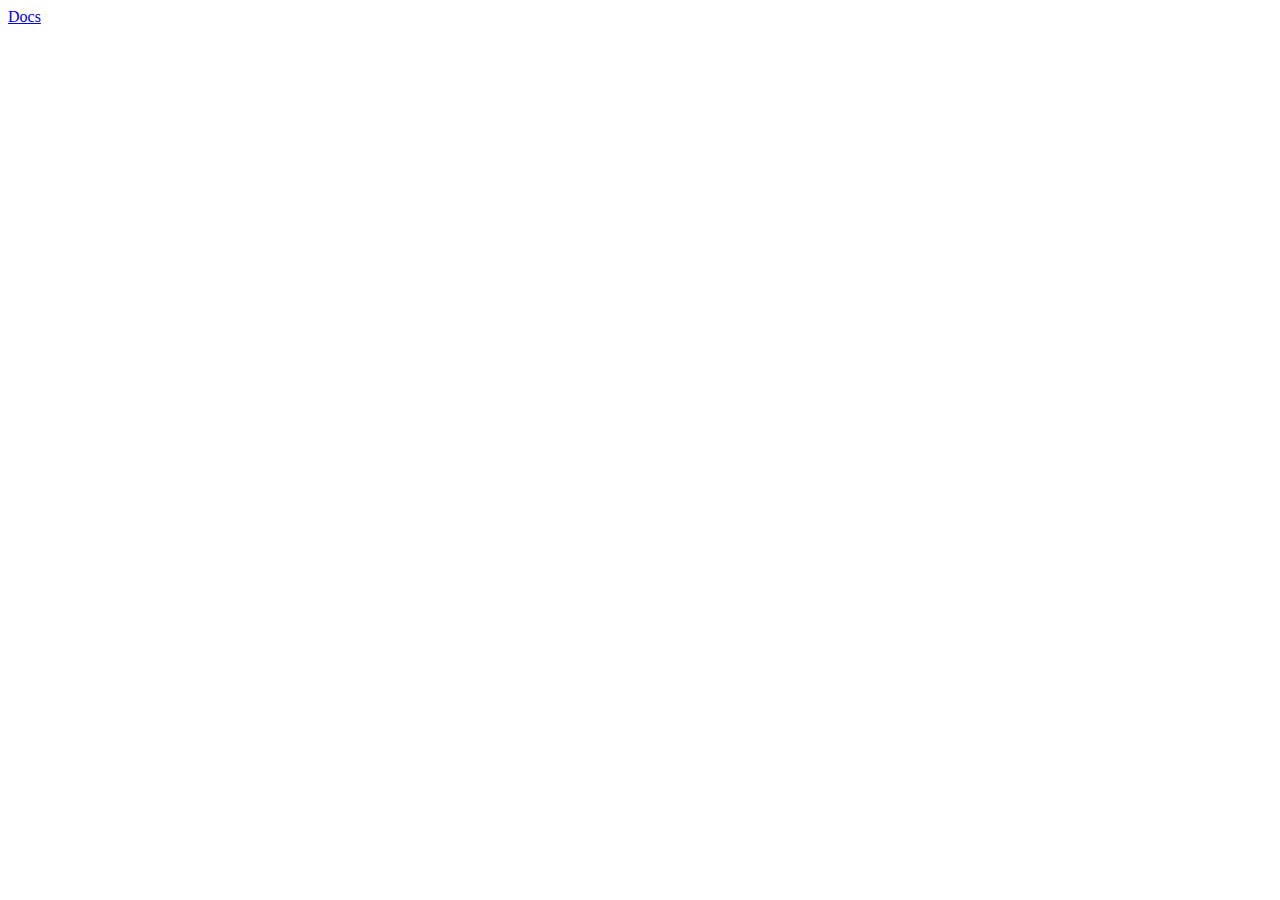
==== index.html @ 4ff8bc1a "Feat: Added avatar component" ====
<!DOCTYPE html>
<html lang="en">
<head>
    <meta charset="UTF-8">
    <meta http-equiv="X-UA-Compatible" content="IE=edge">
    <meta name="viewport" content="width=device-width, initial-scale=1.0">
    <title>Splash UI</title>
</head>
<body>
    <a href="./docs.html">Docs</a>
</body>
</html>
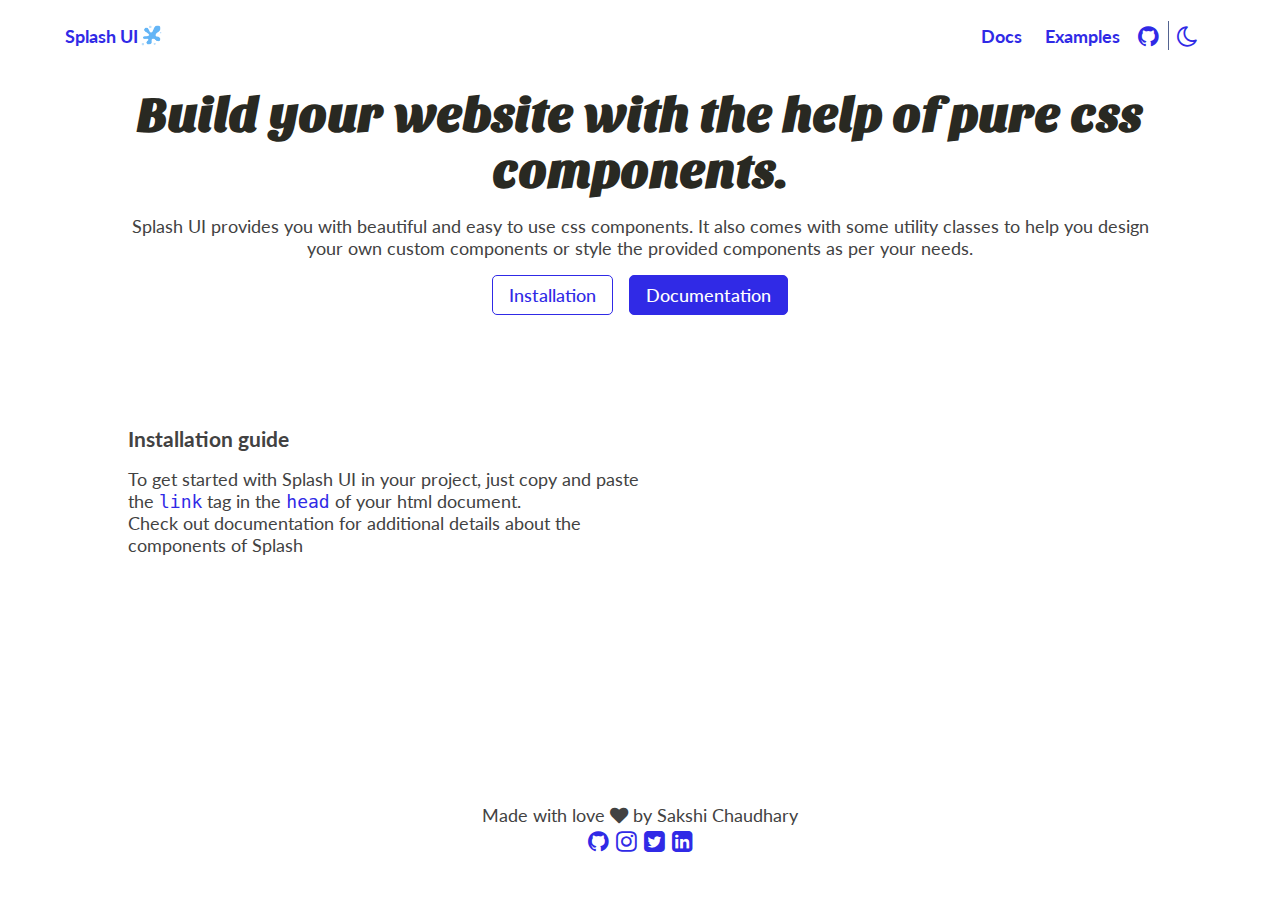
==== commit d410d2c5: "Fix: fixed positioning of footer" ====
--- a/index.html
+++ b/index.html
@@ -1,12 +1,156 @@
 <!DOCTYPE html>
 <html lang="en">
-<head>
-    <meta charset="UTF-8">
-    <meta http-equiv="X-UA-Compatible" content="IE=edge">
-    <meta name="viewport" content="width=device-width, initial-scale=1.0">
+  <head>
+    <meta charset="UTF-8" />
+    <meta http-equiv="X-UA-Compatible" content="IE=edge" />
+    <meta name="viewport" content="width=device-width, initial-scale=1.0" />
+    <link rel="stylesheet" href="./src/utilities/index.css" />
+    <link rel="stylesheet" href="index.css" />
+    <link rel="stylesheet" href="./src/components/button/button.css" />
+    <link
+      rel="stylesheet"
+      href="https://cdnjs.cloudflare.com/ajax/libs/font-awesome/4.7.0/css/font-awesome.min.css"
+    />
+    <link rel="icon" href="splash.png" type="image/icon type" />
     <title>Splash UI</title>
-</head>
-<body>
-    <a href="./docs.html">Docs</a>
-</body>
-</html>+    <script>
+      // Render blocking JS:
+      if (localStorage.theme)
+        document.documentElement.setAttribute("data-theme", localStorage.theme);
+    </script>
+  </head>
+  <body>
+    <header class="header-wrapper flex">
+      <div class="header-logo">
+        <a href="index.html">Splash UI</a>
+        <img src="./splash.png" class="icon" />
+      </div>
+      <nav class="header-nav">
+        <ul class="header-nav-list">
+          <li class="no-bullets-li inline-block">
+            <a href="docs.html">Docs</a>
+          </li>
+          <li class="no-bullets-li inline-block">
+            <a href="examples.html">Examples</a>
+          </li>
+        </ul>
+        <a
+          class="fs-30"
+          href="https://github.com/scjuly19/splash-ui"
+          target="_blank"
+          rel="noopener noreferrer"
+        >
+          <i class="fa fa-github" aria-hidden="true"></i>
+        </a>
+        <a
+          class="toggle-mode-btn borderless-btn fs-30"
+          id="toggle-mode"
+          type="button"
+        >
+          <i class="fa fa-moon-o" aria-hidden="true"></i>
+        </a>
+        <a class="nav-dots fs-30 hide" id="toggle-menu">
+          <i class="fa fa-ellipsis-v" aria-hidden="true"></i>
+        </a>
+      </nav>
+    </header>
+    <div class="nav-dots-menu hide" id="nav-dots-menu">
+      <ul class="nav-dots-menu-list">
+        <li class="no-bullets-li"><a href="docs.html">Docs</a></li>
+        <li class="no-bullets-li"><a href="examples.html">Examples</a></li>
+      </ul>
+    </div>
+    <main>
+      <div class="main-container">
+        <section>
+          <h1 class="text-center">
+            Build your website with the help of pure css components.
+          </h1>
+          <p class="text-center mt-16">
+            Splash UI provides you with beautiful and easy to use css
+            components. It also comes with some utility classes to help you
+            design your own custom components or style the provided components
+            as per your needs.
+          </p>
+
+          <div class="flex-center mt-16">
+            <a class="btn outline-btn" href="#installation-guide"
+              >Installation</a
+            >
+            <a class="btn primary-btn ml-16" href="docs.html">Documentation </a>
+          </div>
+        </section>
+
+        <section
+          class="mt-64 guide-wrapper"
+          id="installation-guide"
+          
+        >
+          <div>
+            <h3 >Installation guide</h3>
+            <p class="mt-16">
+              To get started with Splash UI in your project, just copy and paste the
+              <code class="code">link</code> tag in the <code class="code">head</code> of your html document.
+              <p>Check out documentation for additional details about the components of Splash</p>
+              
+            </p>
+          </div>
+            <div class="flex-center" style="flex-direction: column; padding: 0">
+            
+              <iframe
+  src="https://carbon.now.sh/embed/TCbC0xgOlFuffrlUVJZh"
+  style="width: 100%; height: 223px; border:0; transform: scale(1); overflow:hidden;"
+  sandbox="allow-scripts allow-same-origin">
+</iframe>
+              
+          </div>
+        </section>
+      </div>
+    </main>
+    <footer class="footer mt-64 b-5 absolute">
+      <div class="flex-center text-center">
+        <span>
+          Made with love <i class="fa fa-heart" aria-hidden="true"></i> by
+          Sakshi Chaudhary</span
+        >
+      </div>
+      <div class="flex-center">
+        <ul>
+          <li class="inline-block no-bullets-li">
+            <a
+              class="fs-30"
+              href="https://github.com/scjuly19"
+              target="_blank"
+              rel="noopener noreferrer"
+              ><i class="fa fa-github" aria-hidden="true"></i
+            ></a>
+          </li>
+          <li class="inline-block no-bullets-li">
+            <a
+              class="fs-30"
+              href="https://www.instagram.com/sakshi.codes"
+              target="_blank"
+              rel="noopener noreferrer"
+              ><i class="fa fa-instagram" aria-hidden="true"></i>
+            </a>
+          </li>
+          <li class="inline-block no-bullets-li">
+            <a
+              class="fs-30"
+              href="https://www.twitter.com/scjuly19"
+              target="_blank"
+              rel="noopener noreferrer"
+              ><i class="fa fa-twitter-square" aria-hidden="true"></i>
+            </a>
+          </li>
+          <li class="inline-block no-bullets-li">
+            <a class="fs-30" href="https://www.linkedin.com/in/scjuly19"
+              ><i class="fa fa-linkedin-square" aria-hidden="true"></i>
+            </a>
+          </li>
+        </ul>
+      </div>
+    </footer>
+    <script src="index.js"></script>
+  </body>
+</html>
--- a/src/utilities/index.css
+++ b/src/utilities/index.css
@@ -0,0 +1,7 @@
+@import url('./display.css');
+@import url('./text.css');
+@import url('./miscellaneous.css');
+@import url('./margins.css');
+@import url('./positions.css');
+@import url('./padding.css');
+@import url('./border.css');--- a/index.css
+++ b/index.css
@@ -0,0 +1,156 @@
+@import url(https://fonts.googleapis.com/css?family=Lato:400,400italic,700|Sansita+One);
+:root {
+  --primary-color: #302ae6;
+  --secondary-color: #536390;
+  --font-color: #424242;
+  --bg-color: #fff;
+  --heading-color: #292922;
+  --nav-bg: #f3f3f4;
+  --example-border: #e6e6e6;
+}
+[data-theme="dark"] {
+  --primary-color: #9a97f3;
+  --secondary-color: #818cab;
+  --font-color: #e1e1ff;
+  --bg-color: #161625;
+  --heading-color: #818cab;
+  --nav-bg: #161625;
+  --example-border: #424242;
+}
+html {
+  font-size: 100%;
+  scroll-behavior: smooth;
+}
+* {
+  box-sizing: border-box;
+  margin: 0;
+  padding: 0;
+}
+/* || General styles*/
+body {
+  font-family: "Lato", sans-serif;
+  background-color: var(--bg-color);
+  color: var(--font-color);
+  max-width: 90%;
+  margin: 0 auto;
+  font-size: calc(1rem + 0.25vh);
+  overflow-x: hidden;
+}
+
+a {
+  color: var(--primary-color);
+  text-decoration: none;
+  font-weight: bold;
+  border: 1px solid transparent;
+}
+
+h1 {
+  color: var(--heading-color);
+  font-family: "Sansita One", serif;
+  font-size: 3rem;
+}
+
+p {
+  font-size: 1.125rem;
+}
+h2 {
+  font-size: 2rem;
+}
+/* || Sitewide*/
+.header-wrapper {
+  align-items: center;
+  flex-wrap: wrap;
+  padding: 10px 0px;
+  position: sticky;
+  top: 0;
+  right: 0;
+  left: 0;
+  z-index: 3;
+  background-color: var(--bg-color);
+  display: flex;
+}
+.header-logo {
+  flex-grow: 1;
+  align-items: center;
+  display: flex;
+}
+.header-nav a {
+  padding: 0px 8px;
+}
+.header-nav {
+  display: flex;
+  align-items: center;
+  padding: 10px;
+}
+.toggle-mode-btn {
+  color: var(--primary-color);
+  cursor: pointer;
+  padding: 0px 8px;
+  background-color: transparent;
+  border-left: 1px solid;
+  border-color: var(--secondary-color);
+}
+
+.nav-dots-menu {
+  background: var(--bg-color);
+  padding: 20px 10px;
+}
+.nav-dots-menu-list li {
+  border: 1px solid;
+  border-color: var(--primary-color);
+  padding: 20px;
+  margin-top: 10px;
+  border-radius: 10px;
+}
+.icon {
+  height: 25px;
+  width: 25px;
+}
+
+.main-container {
+  max-width: 64rem;
+  margin-left: auto;
+  margin-right: auto;
+  padding-top: 1rem;
+}
+.get-started-btn {
+  background-color: var(--bg-color);
+  padding: 10px 20px;
+  border: 1px solid;
+  border-radius: 10px;
+}
+
+.bottom-border {
+  border-bottom: 1px solid;
+  border-color: var(--secondary-color);
+}
+.code {
+  color: var(--primary-color);
+}
+.guide-wrapper {
+  display: grid;
+  align-items: center;
+  grid-template-columns: 1fr 1fr;
+}
+/* ||Web Specific styles*/
+@media only screen and (max-width: 768px) {
+  .header-nav-list,
+  .side-nav-container {
+    display: none;
+  }
+  .nav-dots,
+  .hamburger-menu-btn {
+    display: block;
+  }
+
+  h1 {
+    font-size: 2.25rem;
+  }
+
+  h2 {
+    font-size: 2.25rem;
+  }
+  .guide-wrapper {
+    grid-template-columns: 1fr;
+  }
+}
--- a/src/components/button/button.css
+++ b/src/components/button/button.css
@@ -0,0 +1,50 @@
+:root {
+  --primary: #302ae6;
+}
+.btn {
+  display: flex;
+  align-items: center;
+  justify-content: center;
+  padding: 0.5rem 1rem;
+  border-radius: 5px;
+  font-weight: 500;
+  cursor: pointer;
+}
+.primary-btn {
+  color: white;
+  border: 1px solid;
+  border-color: var(--primary);
+  background-color: var(--primary);
+}
+.outline-btn {
+  color: var(--primary);
+  border: 1px solid;
+  border-color: var(--primary);
+  background-color: white;
+}
+.link-btn {
+  color: var(--primary);
+  text-decoration: underline;
+  background: none;
+}
+.icon-btn {
+  color: var(--primary);
+  background: none;
+}
+.floating-btn {
+  height: 15px;
+  width: 15px;
+  border-radius: 50%;
+  background: var(--primary);
+  padding: 1rem;
+  text-align: center;
+  color: white;
+}
+.no-border {
+  border: none;
+  outline: none;
+}
+.outline-btn:hover {
+  background-color: var(--primary);
+  color: white;
+}
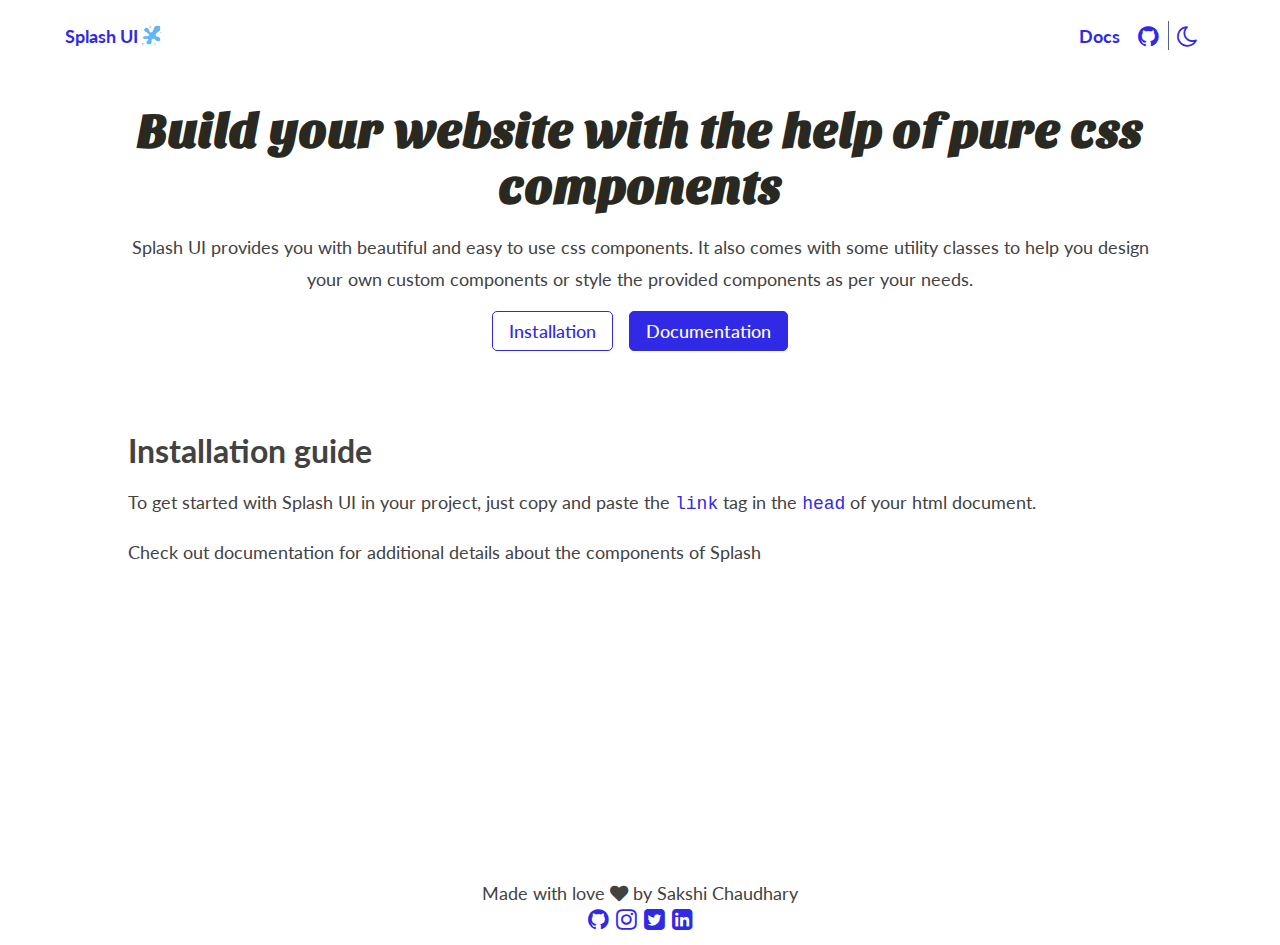
==== commit 17ef9315: "Feat: Added components examples" ====
--- a/index.html
+++ b/index.html
@@ -1,25 +1,26 @@
 <!DOCTYPE html>
 <html lang="en">
-  <head>
-    <meta charset="UTF-8" />
-    <meta http-equiv="X-UA-Compatible" content="IE=edge" />
-    <meta name="viewport" content="width=device-width, initial-scale=1.0" />
-    <link rel="stylesheet" href="./src/utilities/index.css" />
-    <link rel="stylesheet" href="index.css" />
-    <link rel="stylesheet" href="./src/components/button/button.css" />
-    <link
-      rel="stylesheet"
-      href="https://cdnjs.cloudflare.com/ajax/libs/font-awesome/4.7.0/css/font-awesome.min.css"
-    />
-    <link rel="icon" href="splash.png" type="image/icon type" />
-    <title>Splash UI</title>
-    <script>
-      // Render blocking JS:
-      if (localStorage.theme)
-        document.documentElement.setAttribute("data-theme", localStorage.theme);
-    </script>
-  </head>
-  <body>
+
+<head>
+  <meta charset="UTF-8" />
+  <meta http-equiv="X-UA-Compatible" content="IE=edge" />
+  <meta name="viewport" content="width=device-width, initial-scale=1.0" />
+  <link rel="stylesheet" href="./src/utilities/index.css" />
+  <link rel="stylesheet" href="./src/components/button/button.css" />
+  <link rel="stylesheet" href="index.css" />
+  <link rel="stylesheet" href="https://cdnjs.cloudflare.com/ajax/libs/font-awesome/4.7.0/css/font-awesome.min.css" />
+  <link rel="icon" href="splash.png" type="image/icon type" />
+  <!-- <link rel="stylesheet" href="https://splash-ui-lib.netlify.app/src/components/index.css" /> -->
+  <title>Splash UI</title>
+  <script>
+    // Render blocking JS:
+    if (localStorage.theme)
+      document.documentElement.setAttribute("data-theme", localStorage.theme);
+  </script>
+</head>
+
+<body>
+  <div class="page-container">
     <header class="header-wrapper flex">
       <div class="header-logo">
         <a href="index.html">Splash UI</a>
@@ -30,23 +31,11 @@
           <li class="no-bullets-li inline-block">
             <a href="docs.html">Docs</a>
           </li>
-          <li class="no-bullets-li inline-block">
-            <a href="examples.html">Examples</a>
-          </li>
         </ul>
-        <a
-          class="fs-30"
-          href="https://github.com/scjuly19/splash-ui"
-          target="_blank"
-          rel="noopener noreferrer"
-        >
+        <a class="fs-30" href="https://github.com/scjuly19/splash-ui" target="_blank" rel="noopener noreferrer">
           <i class="fa fa-github" aria-hidden="true"></i>
         </a>
-        <a
-          class="toggle-mode-btn borderless-btn fs-30"
-          id="toggle-mode"
-          type="button"
-        >
+        <a class="toggle-mode-btn borderless-btn fs-30" id="toggle-mode" type="button">
           <i class="fa fa-moon-o" aria-hidden="true"></i>
         </a>
         <a class="nav-dots fs-30 hide" id="toggle-menu">
@@ -57,16 +46,15 @@
     <div class="nav-dots-menu hide" id="nav-dots-menu">
       <ul class="nav-dots-menu-list">
         <li class="no-bullets-li"><a href="docs.html">Docs</a></li>
-        <li class="no-bullets-li"><a href="examples.html">Examples</a></li>
       </ul>
     </div>
     <main>
       <div class="main-container">
         <section>
           <h1 class="text-center">
-            Build your website with the help of pure css components.
+            Build your website with the help of pure css components
           </h1>
-          <p class="text-center mt-16">
+          <p class="text-center">
             Splash UI provides you with beautiful and easy to use css
             components. It also comes with some utility classes to help you
             design your own custom components or style the provided components
@@ -74,83 +62,63 @@
           </p>
 
           <div class="flex-center mt-16">
-            <a class="btn outline-btn" href="#installation-guide"
-              >Installation</a
-            >
+            <a class="btn outline-btn" href="#installation-guide">Installation</a>
             <a class="btn primary-btn ml-16" href="docs.html">Documentation </a>
           </div>
         </section>
 
-        <section
-          class="mt-64 guide-wrapper"
-          id="installation-guide"
-          
-        >
+        <section class="mt-64 guide-wrapper" id="installation-guide">
           <div>
-            <h3 >Installation guide</h3>
-            <p class="mt-16">
+            <h3>Installation guide</h3>
+            <p>
               To get started with Splash UI in your project, just copy and paste the
               <code class="code">link</code> tag in the <code class="code">head</code> of your html document.
-              <p>Check out documentation for additional details about the components of Splash</p>
-              
+            <p>Check out documentation for additional details about the components of Splash</p>
+
             </p>
           </div>
-            <div class="flex-center" style="flex-direction: column; padding: 0">
-            
-              <iframe
-  src="https://carbon.now.sh/embed/TCbC0xgOlFuffrlUVJZh"
-  style="width: 100%; height: 223px; border:0; transform: scale(1); overflow:hidden;"
-  sandbox="allow-scripts allow-same-origin">
-</iframe>
-              
+          <div class="code-example">
+            <div class="code-snippet">
+              <iframe src="https://www.thiscodeworks.com/embed/61f8c63b1e1df40015379351"
+                style="width: 100%; height: auto;" frameborder="0"></iframe>
+
+            </div>
           </div>
         </section>
       </div>
     </main>
-    <footer class="footer mt-64 b-5 absolute">
+    <footer class="footer">
       <div class="flex-center text-center">
         <span>
           Made with love <i class="fa fa-heart" aria-hidden="true"></i> by
-          Sakshi Chaudhary</span
-        >
+          Sakshi Chaudhary</span>
       </div>
       <div class="flex-center">
         <ul>
           <li class="inline-block no-bullets-li">
-            <a
-              class="fs-30"
-              href="https://github.com/scjuly19"
-              target="_blank"
-              rel="noopener noreferrer"
-              ><i class="fa fa-github" aria-hidden="true"></i
-            ></a>
+            <a class="fs-30" href="https://github.com/scjuly19" target="_blank" rel="noopener noreferrer"><i
+                class="fa fa-github" aria-hidden="true"></i></a>
           </li>
           <li class="inline-block no-bullets-li">
-            <a
-              class="fs-30"
-              href="https://www.instagram.com/sakshi.codes"
-              target="_blank"
-              rel="noopener noreferrer"
-              ><i class="fa fa-instagram" aria-hidden="true"></i>
+            <a class="fs-30" href="https://www.instagram.com/sakshi.codes" target="_blank" rel="noopener noreferrer"><i
+                class="fa fa-instagram" aria-hidden="true"></i>
             </a>
           </li>
           <li class="inline-block no-bullets-li">
-            <a
-              class="fs-30"
-              href="https://www.twitter.com/scjuly19"
-              target="_blank"
-              rel="noopener noreferrer"
-              ><i class="fa fa-twitter-square" aria-hidden="true"></i>
+            <a class="fs-30" href="https://www.twitter.com/scjuly19" target="_blank" rel="noopener noreferrer"><i
+                class="fa fa-twitter-square" aria-hidden="true"></i>
             </a>
           </li>
           <li class="inline-block no-bullets-li">
-            <a class="fs-30" href="https://www.linkedin.com/in/scjuly19"
-              ><i class="fa fa-linkedin-square" aria-hidden="true"></i>
+            <a class="fs-30" href="https://www.linkedin.com/in/scjuly19"><i class="fa fa-linkedin-square"
+                aria-hidden="true"></i>
             </a>
           </li>
         </ul>
       </div>
     </footer>
-    <script src="index.js"></script>
-  </body>
-</html>
+  </div>
+  <script src="index.js"></script>
+</body>
+
+</html>--- a/src/utilities/index.css
+++ b/src/utilities/index.css
@@ -4,4 +4,5 @@
 @import url('./margins.css');
 @import url('./positions.css');
 @import url('./padding.css');
-@import url('./border.css');+@import url('./border.css');
+@import url('./typography.css');--- a/index.css
+++ b/index.css
@@ -47,15 +47,8 @@
 h1 {
   color: var(--heading-color);
   font-family: "Sansita One", serif;
-  font-size: 3rem;
 }
 
-p {
-  font-size: 1.125rem;
-}
-h2 {
-  font-size: 2rem;
-}
 /* || Sitewide*/
 .header-wrapper {
   align-items: center;
@@ -112,6 +105,7 @@
   margin-left: auto;
   margin-right: auto;
   padding-top: 1rem;
+  padding-bottom: 5rem;
 }
 .get-started-btn {
   background-color: var(--bg-color);
@@ -128,11 +122,50 @@
   color: var(--primary-color);
 }
 .guide-wrapper {
-  display: grid;
-  align-items: center;
-  grid-template-columns: 1fr 1fr;
+  display: flex;
+  flex-direction: column;
+  flex-wrap: wrap;
 }
-/* ||Web Specific styles*/
+.page-container {
+  position: relative;
+  min-height: 100vh;
+}
+.footer {
+  position: absolute;
+  bottom: 0;
+  width: 100%;
+  height: 4rem;
+}
+.highlight-text {
+  color: var(--primary-color);
+  font-weight: bold;
+}
+.code-example {
+  margin: 2rem 0;
+}
+.code-snippet{
+  width: 100%;
+  margin: 2rem 0;
+  overflow: auto;
+}
+.outline-btn {
+  background-color: var(--bg-color);
+  color: var(--primary-color);
+  border-color: var(--primary-color);
+}
+.outline-btn:hover {
+  background-color: var(--primary-color);
+}
+.primary-btn {
+  background-color: var(--primary-color);
+}
+/*|| Hide nav menu on desktop*/
+@media only screen and (min-width: 768px) {
+  .nav-dots-menu {
+    display: none;
+  }
+}
+/* ||Mobile Specific styles*/
 @media only screen and (max-width: 768px) {
   .header-nav-list,
   .side-nav-container {
@@ -142,15 +175,4 @@
   .hamburger-menu-btn {
     display: block;
   }
-
-  h1 {
-    font-size: 2.25rem;
-  }
-
-  h2 {
-    font-size: 2.25rem;
-  }
-  .guide-wrapper {
-    grid-template-columns: 1fr;
-  }
 }
